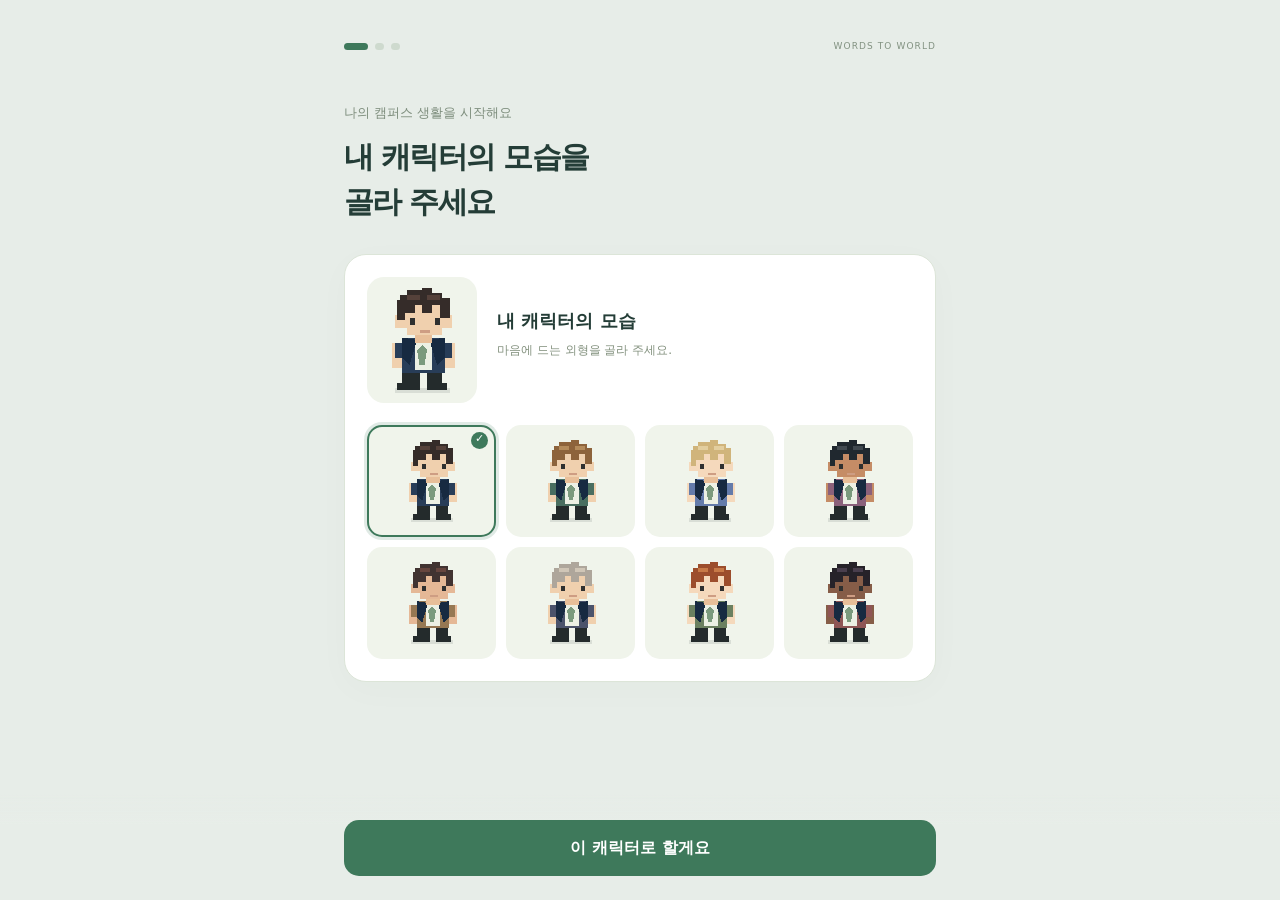
==== character-create.html @ dfc6417b "캐릭터 생성 흐름과 캠퍼스 프로필 카드 추가" ====
<!doctype html>
<html lang="ko">
<head>
<meta charset="utf-8"><meta name="viewport" content="width=device-width,initial-scale=1">
<title>나의 캐릭터 만들기 · Words to World</title>
<link rel="stylesheet" href="./src/character/character.css">
</head>
<body>
<main class="shell">
 <div class="top"><button class="back" id="back" aria-label="뒤로">←</button><div class="steps" aria-label="캐릭터 생성 단계"><span class="active"></span><span></span><span></span></div><span class="brand">WORDS TO WORLD</span></div>
 <div class="intro"><p id="subtitle">나의 캠퍼스 생활을 시작해요</p><h1 id="title">내 캐릭터의 모습을<br>골라 주세요</h1></div>
 <section id="appearance" class="card">
  <div class="selected-preview"><div class="large-portrait" id="selected-avatar"></div><div><strong>내 캐릭터의 모습</strong><p>마음에 드는 외형을 골라 주세요.</p></div></div>
  <div class="avatars" id="avatars" role="group" aria-label="캐릭터 외형 선택"></div>
 </section>
 <form id="information" class="card form" hidden>
  <label class="field"><span>이름</span><input id="name" name="name" maxlength="20" placeholder="이름을 입력해 주세요" autocomplete="off" required></label>
  <section class="major-section" aria-label="주전공 선택">
   <h2>주전공</h2>
   <div data-major="main"></div>
  </section>

  <label class="field"><span>국적</span><input id="nationality" name="nationality" value="대한민국" maxlength="40" required></label>
  <label class="field"><span>사는 도시</span><input id="city" name="city" value="서울시" maxlength="40" required></label>
  <div><span class="field-label">성별</span><div class="gender"><label><input type="radio" name="gender" value="남성" checked><span>남성</span></label><label><input type="radio" name="gender" value="여성"><span>여성</span></label><label><input type="radio" name="gender" value="선택 안 함"><span>선택 안 함</span></label></div></div>
  <details class="additional-majors">
   <summary>복수전공 · 부전공 추가 <span aria-hidden="true">⌄</span></summary>
   <section class="additional-major" aria-label="복수전공 선택">
    <label class="additional-toggle"><input type="checkbox" name="hasDouble" value="yes"><span>복수전공 선택</span></label>
    <div data-major="double" hidden></div>
   </section>
   <section class="additional-major" aria-label="부전공 선택">
    <label class="additional-toggle"><input type="checkbox" name="hasMinor" value="yes"><span>부전공 선택</span></label>
    <div data-major="minor" hidden></div>
   </section>
  </details>
  <p class="department-source">학과·학부·전공은 <a href="https://www.inu.ac.kr/inu/602/subview" target="_blank" rel="noreferrer">인천대학교 공식 대학 안내</a>와 <a href="https://www.inu.ac.kr/clis/12634/subview.do" target="_blank" rel="noreferrer">2026학년도 명칭 안내</a>를 참고했습니다.</p>
 </form>
 <section id="confirmation" class="card confirm-profile" hidden></section>
 <p class="error" id="error" role="alert" hidden></p>
</main>
<div class="bottom"><button class="primary" id="next">이 캐릭터로 할게요</button></div>
<script type="module">
import {initCharacter} from './src/character/index.js';
initCharacter().catch(() => {
 const error = document.querySelector('#error');
 error.textContent = '캐릭터 자료를 불러올 수 없습니다. 새로고침해 주세요.';
 error.hidden = false;
});
</script>
</body>
</html>
---- src/character/character.css ----
* { box-sizing: border-box; }
:root { font-family: system-ui, -apple-system, sans-serif; color: #243d37; background: #e7ede8; }
body { margin: 0; }
button, input, select { font: inherit; }
button { cursor: pointer; }
button:focus-visible, input:focus-visible, select:focus-visible { outline: 3px solid #80a78c; outline-offset: 4px; }
.shell { max-width: 640px; margin: 0 auto; padding: 30px 24px 140px; }
.top { display: flex; align-items: center; justify-content: space-between; height: 32px; }
.back { background: transparent; color: #526d5b; font-size: 28px; border: 0; padding: 0; width: 35px; text-align: left; }
.steps { display: flex; gap: 7px; }
.steps span { width: 9px; height: 7px; border-radius: 8px; background: #cedace; }
.steps span.active { width: 24px; background: #3e795b; }
.brand { font-size: 9px; letter-spacing: .12em; color: #829281; }
.intro { margin: 42px 0 30px; }
.intro p { color: #7d8d7c; font-size: 13px; margin: 0 0 12px; }
h1 { font-size: 30px; line-height: 1.5; letter-spacing: -.055em; margin: 0; font-weight: 700; }
.card { border: 1px solid #dce5d8; box-shadow: 0 8px 35px #36563d06; background: #ffffff; border-radius: 22px; padding: 22px; }
.selected-preview { display: flex; align-items: center; gap: 20px; margin-bottom: 22px; }
.large-portrait { width: 110px; height: 126px; background: #f0f4eb; border-radius: 17px; display: grid; place-items: center; flex-shrink: 0; }
svg { width: 62px; height: 86px; image-rendering: pixelated; }
.large-portrait svg { width: 80px; height: 110px; }
.selected-preview strong { display: block; font-size: 18px; }
.selected-preview p { font-size: 12px; color: #83917e; margin-top: 9px; }
.avatars { display: grid; grid-template-columns: repeat(4, 1fr); gap: 10px; }
.avatar-option { padding: 8px; display: grid; place-items: center; min-height: 112px; border: 2px solid transparent; border-radius: 15px; background: #f0f4eb; position: relative; }
.avatar-option[aria-pressed=true] { border-color: #3e795b; box-shadow: 0 0 0 3px #3e795b28; }
.avatar-option[aria-pressed=true]::after { content: '✓'; position: absolute; top: 5px; right: 6px; color: white; background: #3e795b; border-radius: 50%; width: 17px; height: 17px; font-size: 11px; }
.form { display: grid; gap: 20px; }
.field { display: grid; gap: 9px; }
.field>span, .field-label { color: #6f836f; font-size: 12px; }
input, select { width: 100%; min-height: 48px; border: 1px solid #d9e3d4; border-radius: 10px; padding: 11px 13px; background: #f5f7f1; color: #2b4838; font-size: 15px; }
.gender { display: flex; gap: 7px; margin-top: 9px; }
.gender label { flex: 1; position: relative; }
.gender input { position: absolute; opacity: 0; width: 1px; min-height: 1px; }
.gender span { display: block; text-align: center; padding: 12px 4px; border: 1px solid #d9e3d4; border-radius: 9px; color: #82927d; font-size: 13px; }
.gender input:checked+span { background: #e5efdf; color: #3e795b; border-color: #3e795b; }
.gender input:focus-visible+span { outline: 2px solid #80a78c; }
.confirm-profile { text-align: center; }
.confirm-profile .large-portrait { margin: 0 auto 20px; }
.confirm-profile h2 { margin: 0 0 8px; font-size: 24px; }
.confirm-profile p { color: #82917b; font-size: 13px; }
dl { display: grid; grid-template-columns: 1fr 1fr; text-align: left; gap: 18px; padding-top: 24px; margin: 24px 0 0; border-top: 1px solid #e2e8dc; font-size: 13px; }
dt { color: #89967f; } dd { margin: 0; text-align: right; }
.bottom { z-index: 4; position: fixed; bottom: 0; left: 0; right: 0; background: linear-gradient(transparent,#e7ede8 28%); padding: 26px 24px 24px; }
.primary { display: block; width: 100%; max-width: 592px; margin: auto; background: #3e795b; color: white; border: 0; border-radius: 15px; min-height: 56px; font-size: 16px; font-weight: 600; }
.error { color: #b15443; font-size: 12px; line-height: 1.7; margin-bottom: 0; }
[hidden] { display: none !important; }
@media(max-width:430px) { .shell { padding: 22px 18px 120px; } .card { padding: 17px; } .intro { margin-top: 32px; } .avatars { gap: 8px; } .avatar-option { min-height: 95px; padding: 4px; } .avatar-option svg { width: 53px; height: 73px; } h1 { font-size: 27px; } .large-portrait { width: 90px; height: 110px; } .selected-preview { gap: 15px; } }

.major-section { min-width: 0; padding-top: 20px; border-top: 1px solid #e1e8dc; }
.major-section h2 { margin: 0 0 16px; font-size: 14px; font-weight: 600; color: #45644b; }
[data-major] { display: grid; gap: 16px; }
.major-choice { border: 0; margin: 0; padding: 0; min-width: 0; }
.major-choice legend { padding: 0; color: #6f836f; font-size: 12px; }
.major-choice + [data-major]:not([hidden]) { margin-top: 18px; }
.select-field { position: relative; display: grid; gap: 9px; min-width: 0; }
.select-toggle { display: flex; align-items: center; justify-content: space-between; gap: 12px; width: 100%; min-height: 48px; border: 1px solid #d9e3d4; border-radius: 10px; background: #f5f7f1; color: #2b4838; padding: 11px 13px; font-size: 15px; text-align: left; line-height: 1.6; }
.select-toggle:disabled { cursor: default; color: #a6b19d; background: #f4f5f0; }
.chevron { flex-shrink: 0; color: #81947d; transition: transform .15s; }
.select-toggle[aria-expanded=true] .chevron { transform: rotate(180deg); }
.select-menu { position: absolute; top: calc(100% + 7px); left: 0; width: 100%; max-height: min(300px, 45dvh); overflow-y: auto; overscroll-behavior: contain; padding: 8px; border: 1px solid #d4dfcf; border-radius: 13px; background: #fff; box-shadow: 0 14px 36px #263f3222; z-index: 5; scroll-padding: 8px; }
.department-option { position: relative; display: block; width: 100%; border: 0; border-radius: 10px; background: transparent; color: #465f47; text-align: left; padding: 13px 34px 13px 12px; font-size: 13px; line-height: 1.6; }
.department-option small { display: block; font-size: 10px; color: #94a18a; }
.department-option:hover, .department-option:focus-visible { background: #f2f6ed; outline-offset: -2px; }
.department-option[aria-selected=true] { background: #e6f0df; color: #34613d; }
.department-option[aria-selected=true]::after { content: '✓'; position: absolute; right: 13px; top: 12px; color: #3e795b; font-size: 17px; }
.department-source { margin: 0; font-size: 10px; line-height: 1.7; color: #8a9a82; }
.department-source a { color: inherit; text-underline-offset: 3px; }

.additional-majors { border-top: 1px solid #e1e8dc; padding-top: 16px; }
.additional-majors summary { display: flex; justify-content: space-between; align-items: center; list-style: none; cursor: pointer; color: #73866e; font-size: 12px; padding: 4px 0; }
.additional-majors summary::-webkit-details-marker { display: none; }
.additional-majors summary span { transition: transform .15s; }
.additional-majors[open] summary span { transform: rotate(180deg); }
.additional-major { padding-top: 15px; }
.additional-toggle { display: flex; align-items: center; gap: 9px; color: #6f836f; font-size: 12px; cursor: pointer; }
.additional-toggle input { margin: 0; width: 16px; height: 16px; min-height: 16px; padding: 0; accent-color: #3e795b; }
.additional-major [data-major]:not([hidden]) { margin-top: 15px; padding-left: 24px; }
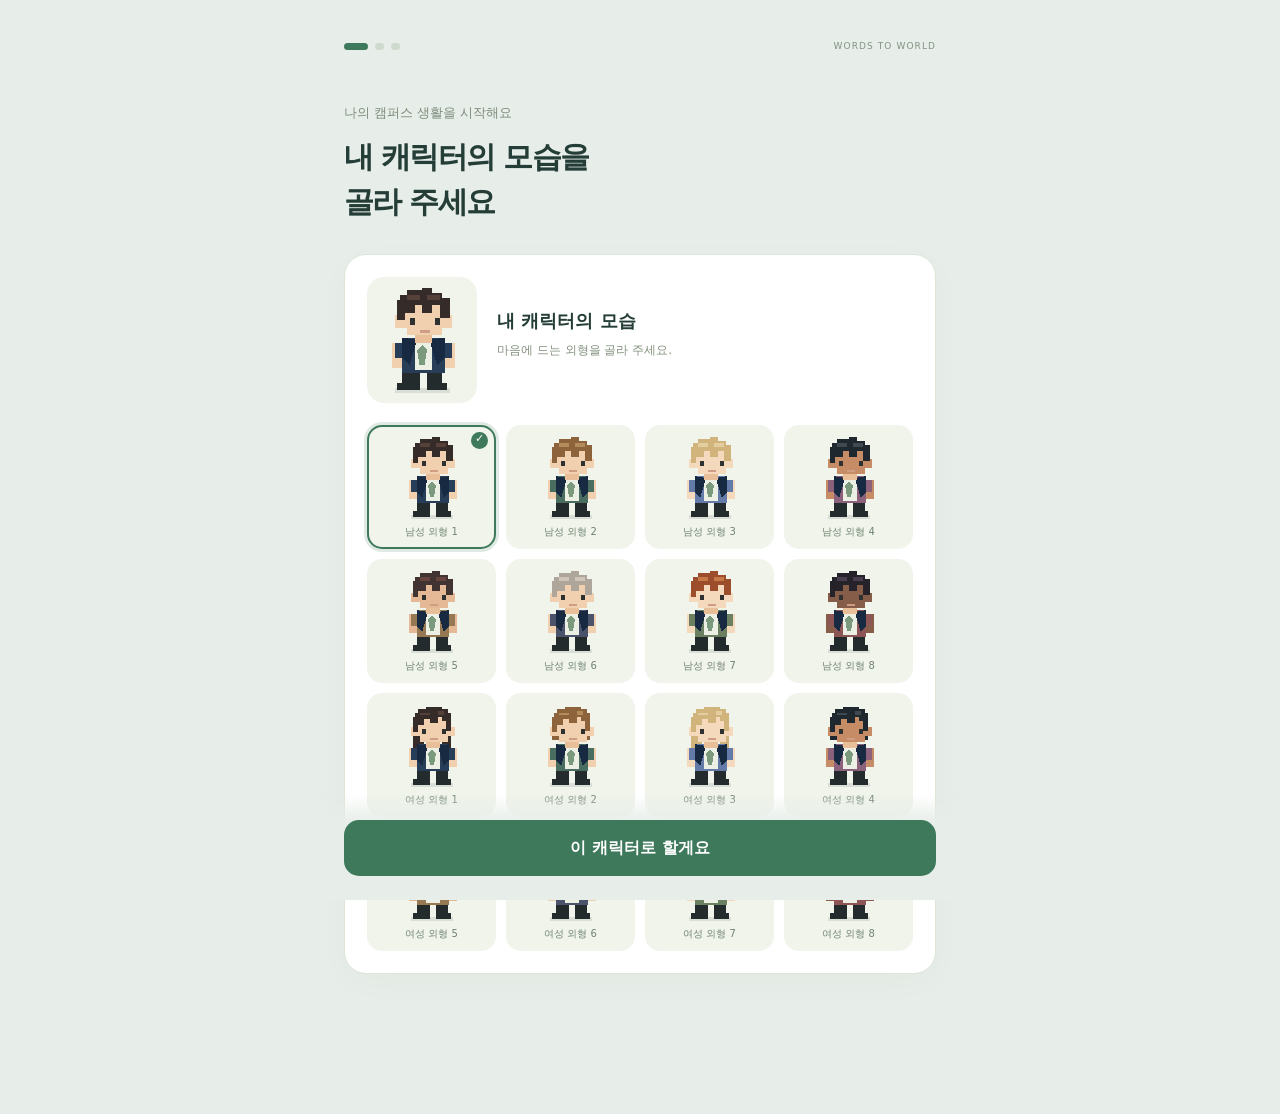
==== commit 079e2d87: "성별에 맞는 여성 캐릭터 외형과 선택 연동 추가" ====
--- a/character-create.html
+++ b/character-create.html
@@ -3,7 +3,7 @@
 <head>
 <meta charset="utf-8"><meta name="viewport" content="width=device-width,initial-scale=1">
 <title>나의 캐릭터 만들기 · Words to World</title>
-<link rel="stylesheet" href="./src/character/character.css">
+<link rel="stylesheet" href="./src/character/character.css?v=2">
 </head>
 <body>
 <main class="shell">
@@ -41,7 +41,7 @@
 </main>
 <div class="bottom"><button class="primary" id="next">이 캐릭터로 할게요</button></div>
 <script type="module">
-import {initCharacter} from './src/character/index.js';
+import {initCharacter} from './src/character/index.js?v=2';
 initCharacter().catch(() => {
  const error = document.querySelector('#error');
  error.textContent = '캐릭터 자료를 불러올 수 없습니다. 새로고침해 주세요.';
--- a/src/character/character.css
+++ b/src/character/character.css
@@ -24,6 +24,7 @@
 .selected-preview p { font-size: 12px; color: #83917e; margin-top: 9px; }
 .avatars { display: grid; grid-template-columns: repeat(4, 1fr); gap: 10px; }
 .avatar-option { padding: 8px; display: grid; place-items: center; min-height: 112px; border: 2px solid transparent; border-radius: 15px; background: #f0f4eb; position: relative; }
+.avatar-caption { font-size: 10px; color: #708270; margin-top: 4px; }
 .avatar-option[aria-pressed=true] { border-color: #3e795b; box-shadow: 0 0 0 3px #3e795b28; }
 .avatar-option[aria-pressed=true]::after { content: '✓'; position: absolute; top: 5px; right: 6px; color: white; background: #3e795b; border-radius: 50%; width: 17px; height: 17px; font-size: 11px; }
 .form { display: grid; gap: 20px; }
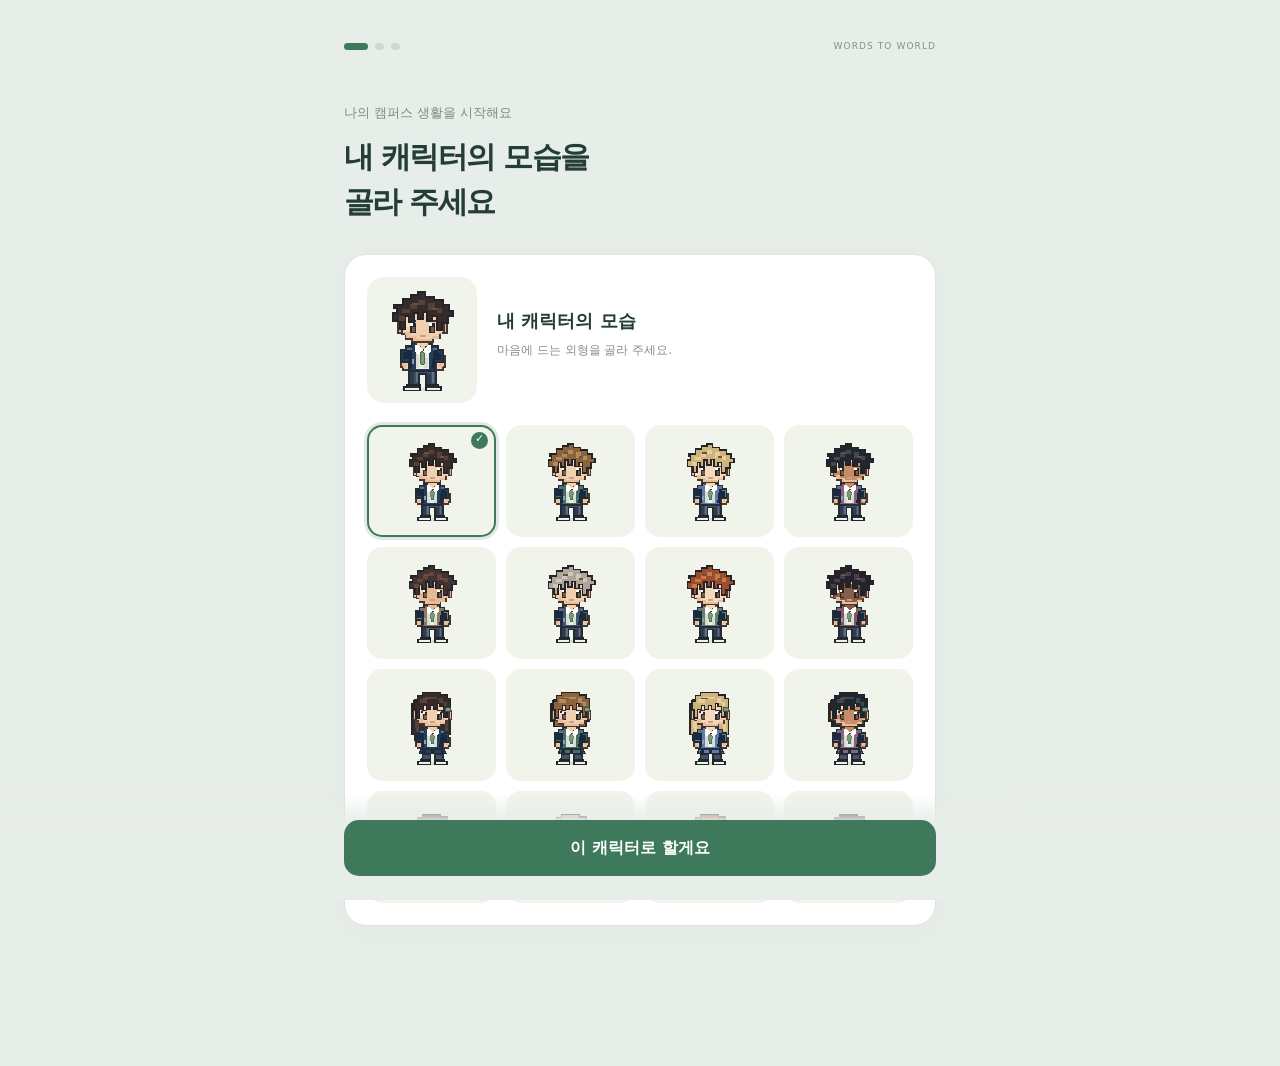
==== commit dfeca2af: "캐릭터 픽셀 디테일과 남녀 외형 실루엣 개선" ====
--- a/character-create.html
+++ b/character-create.html
@@ -3,7 +3,7 @@
 <head>
 <meta charset="utf-8"><meta name="viewport" content="width=device-width,initial-scale=1">
 <title>나의 캐릭터 만들기 · Words to World</title>
-<link rel="stylesheet" href="./src/character/character.css?v=2">
+<link rel="stylesheet" href="./src/character/character.css?v=3">
 </head>
 <body>
 <main class="shell">
@@ -41,7 +41,7 @@
 </main>
 <div class="bottom"><button class="primary" id="next">이 캐릭터로 할게요</button></div>
 <script type="module">
-import {initCharacter} from './src/character/index.js?v=2';
+import {initCharacter} from './src/character/index.js?v=3';
 initCharacter().catch(() => {
  const error = document.querySelector('#error');
  error.textContent = '캐릭터 자료를 불러올 수 없습니다. 새로고침해 주세요.';
--- a/src/character/character.css
+++ b/src/character/character.css
@@ -24,7 +24,6 @@
 .selected-preview p { font-size: 12px; color: #83917e; margin-top: 9px; }
 .avatars { display: grid; grid-template-columns: repeat(4, 1fr); gap: 10px; }
 .avatar-option { padding: 8px; display: grid; place-items: center; min-height: 112px; border: 2px solid transparent; border-radius: 15px; background: #f0f4eb; position: relative; }
-.avatar-caption { font-size: 10px; color: #708270; margin-top: 4px; }
 .avatar-option[aria-pressed=true] { border-color: #3e795b; box-shadow: 0 0 0 3px #3e795b28; }
 .avatar-option[aria-pressed=true]::after { content: '✓'; position: absolute; top: 5px; right: 6px; color: white; background: #3e795b; border-radius: 50%; width: 17px; height: 17px; font-size: 11px; }
 .form { display: grid; gap: 20px; }
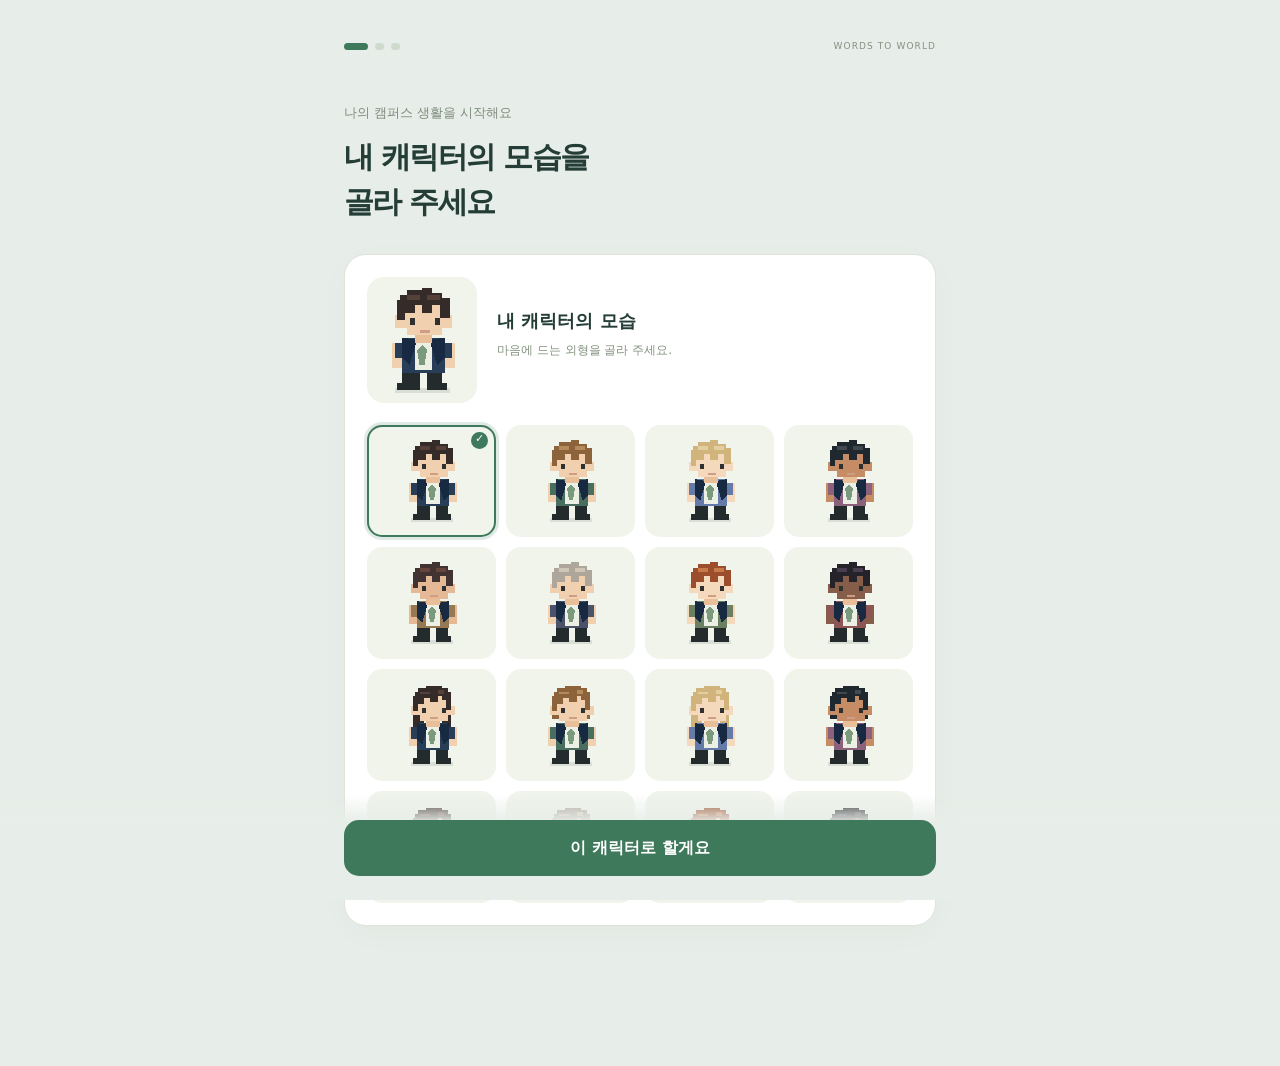
==== commit 5b680d54: "캐릭터 픽셀 디자인을 이전 외형으로 복원" ====
--- a/character-create.html
+++ b/character-create.html
@@ -3,7 +3,7 @@
 <head>
 <meta charset="utf-8"><meta name="viewport" content="width=device-width,initial-scale=1">
 <title>나의 캐릭터 만들기 · Words to World</title>
-<link rel="stylesheet" href="./src/character/character.css?v=3">
+<link rel="stylesheet" href="./src/character/character.css?v=4">
 </head>
 <body>
 <main class="shell">
@@ -41,7 +41,7 @@
 </main>
 <div class="bottom"><button class="primary" id="next">이 캐릭터로 할게요</button></div>
 <script type="module">
-import {initCharacter} from './src/character/index.js?v=3';
+import {initCharacter} from './src/character/index.js?v=4';
 initCharacter().catch(() => {
  const error = document.querySelector('#error');
  error.textContent = '캐릭터 자료를 불러올 수 없습니다. 새로고침해 주세요.';
